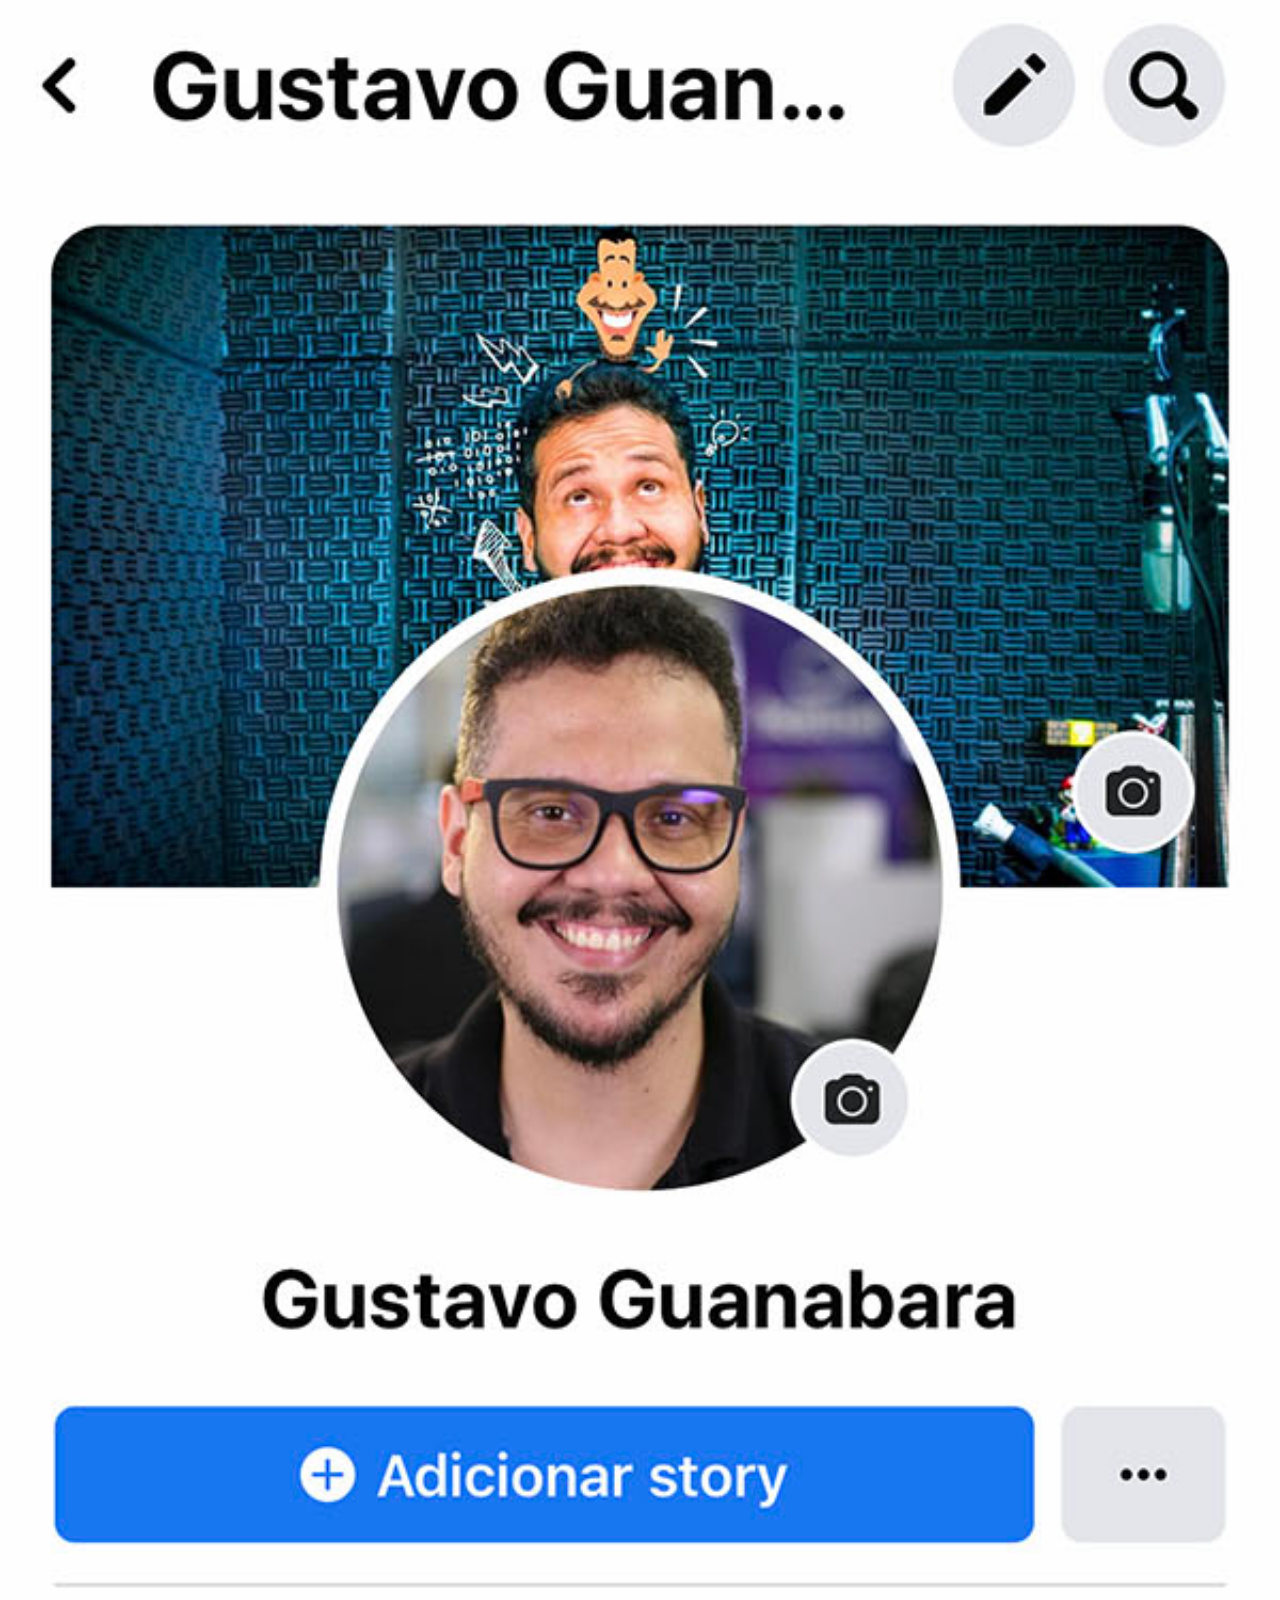
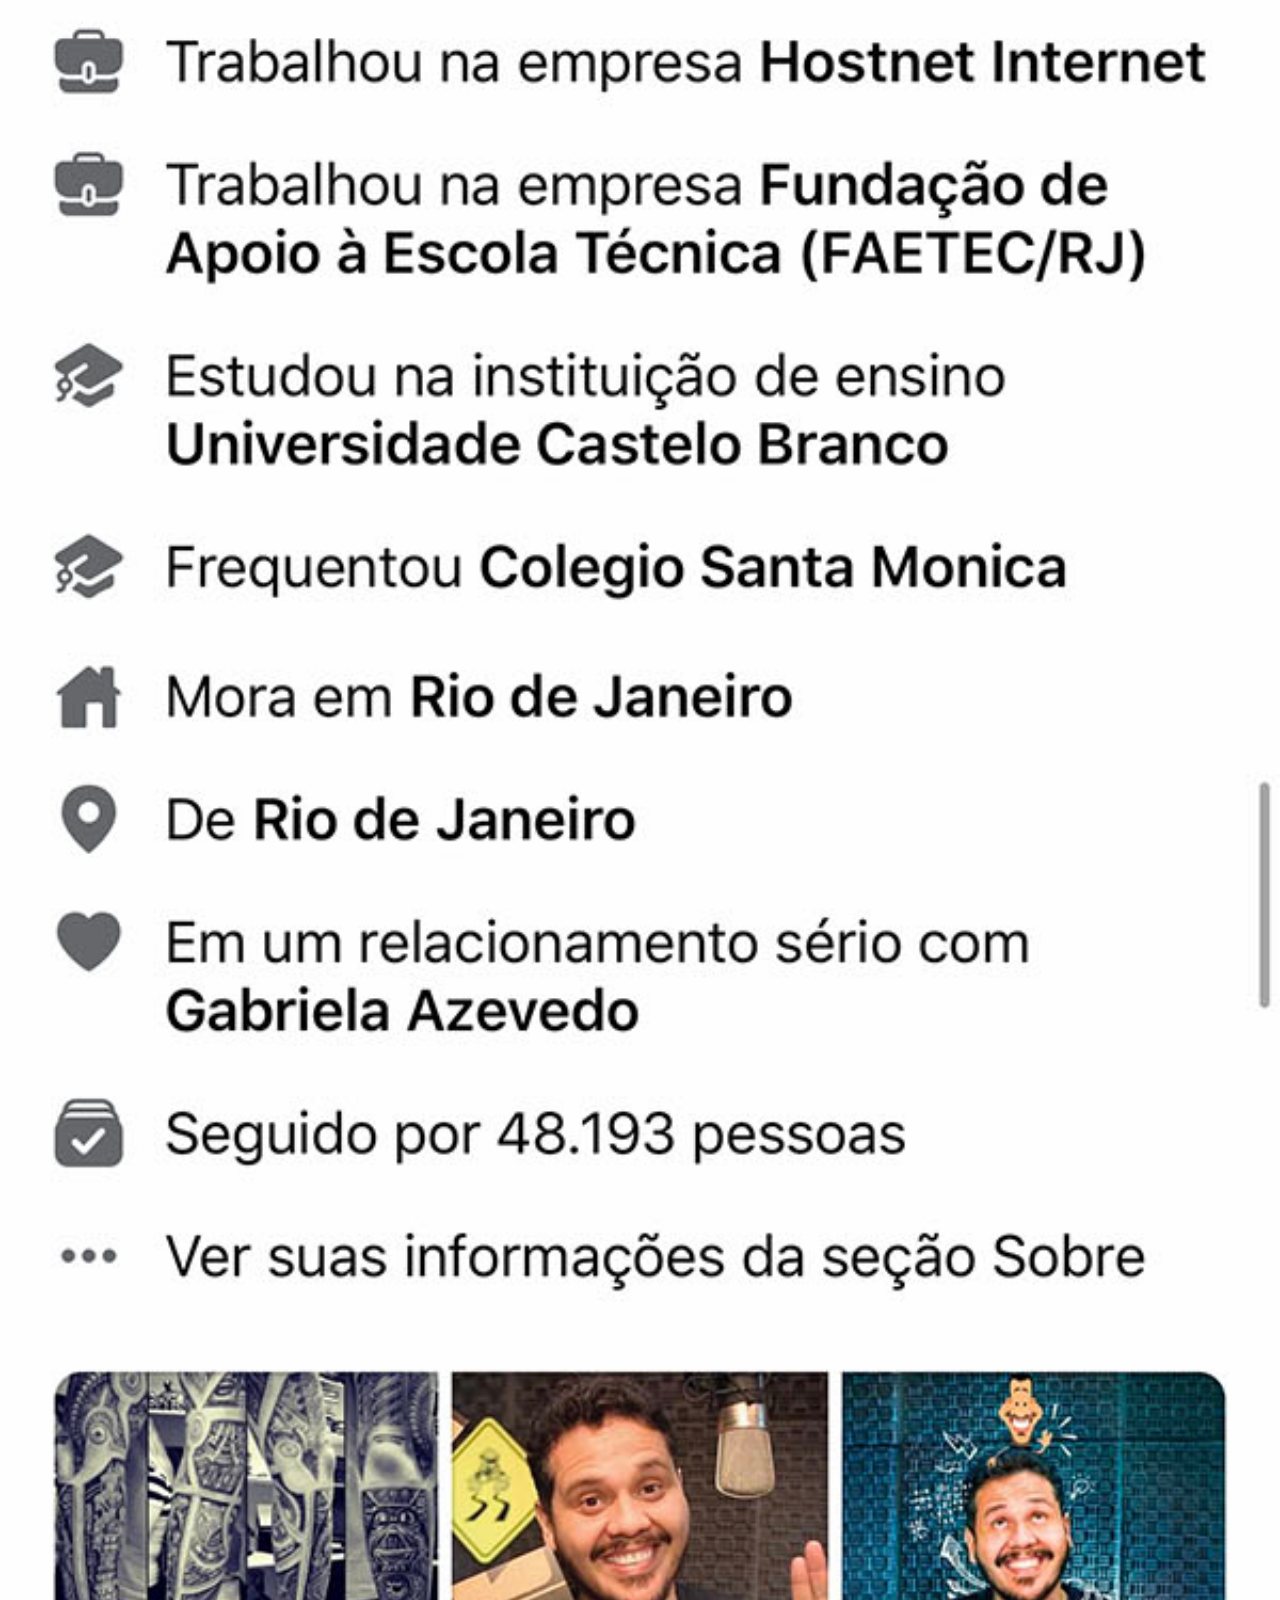
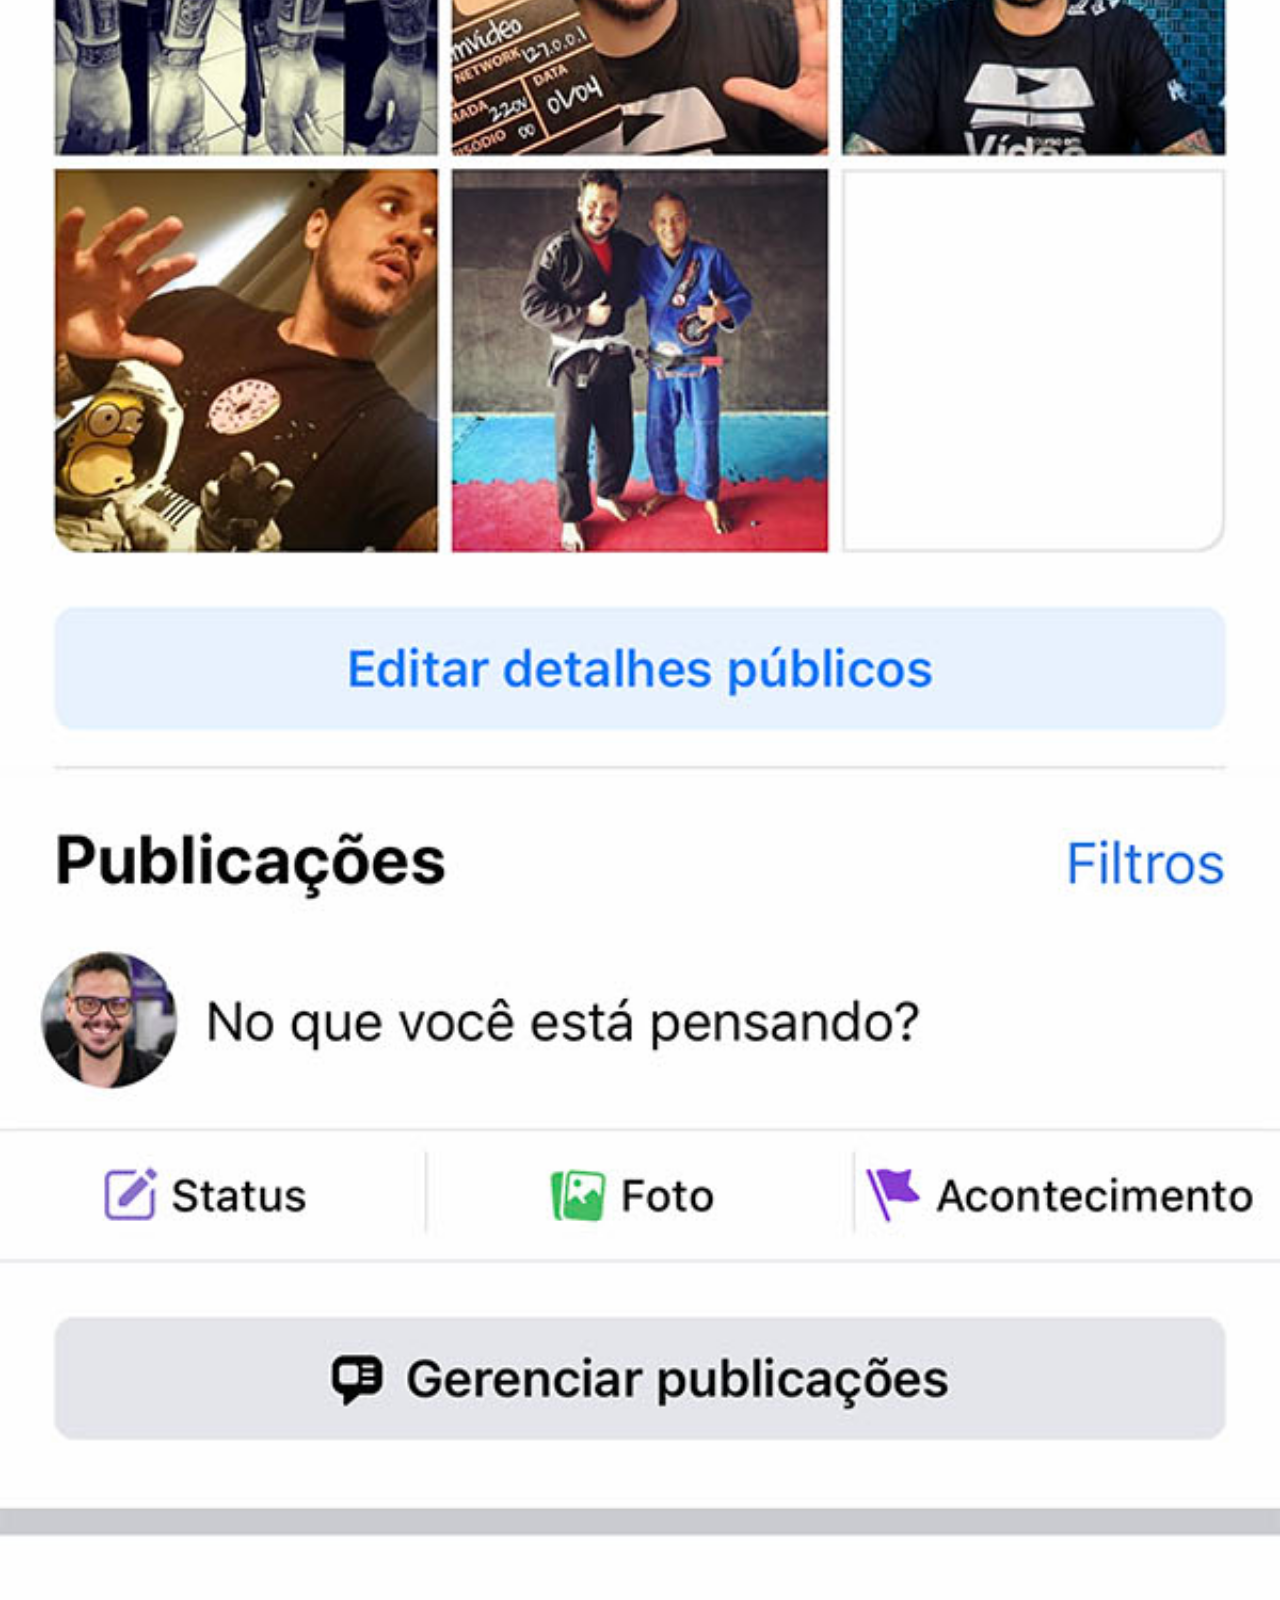
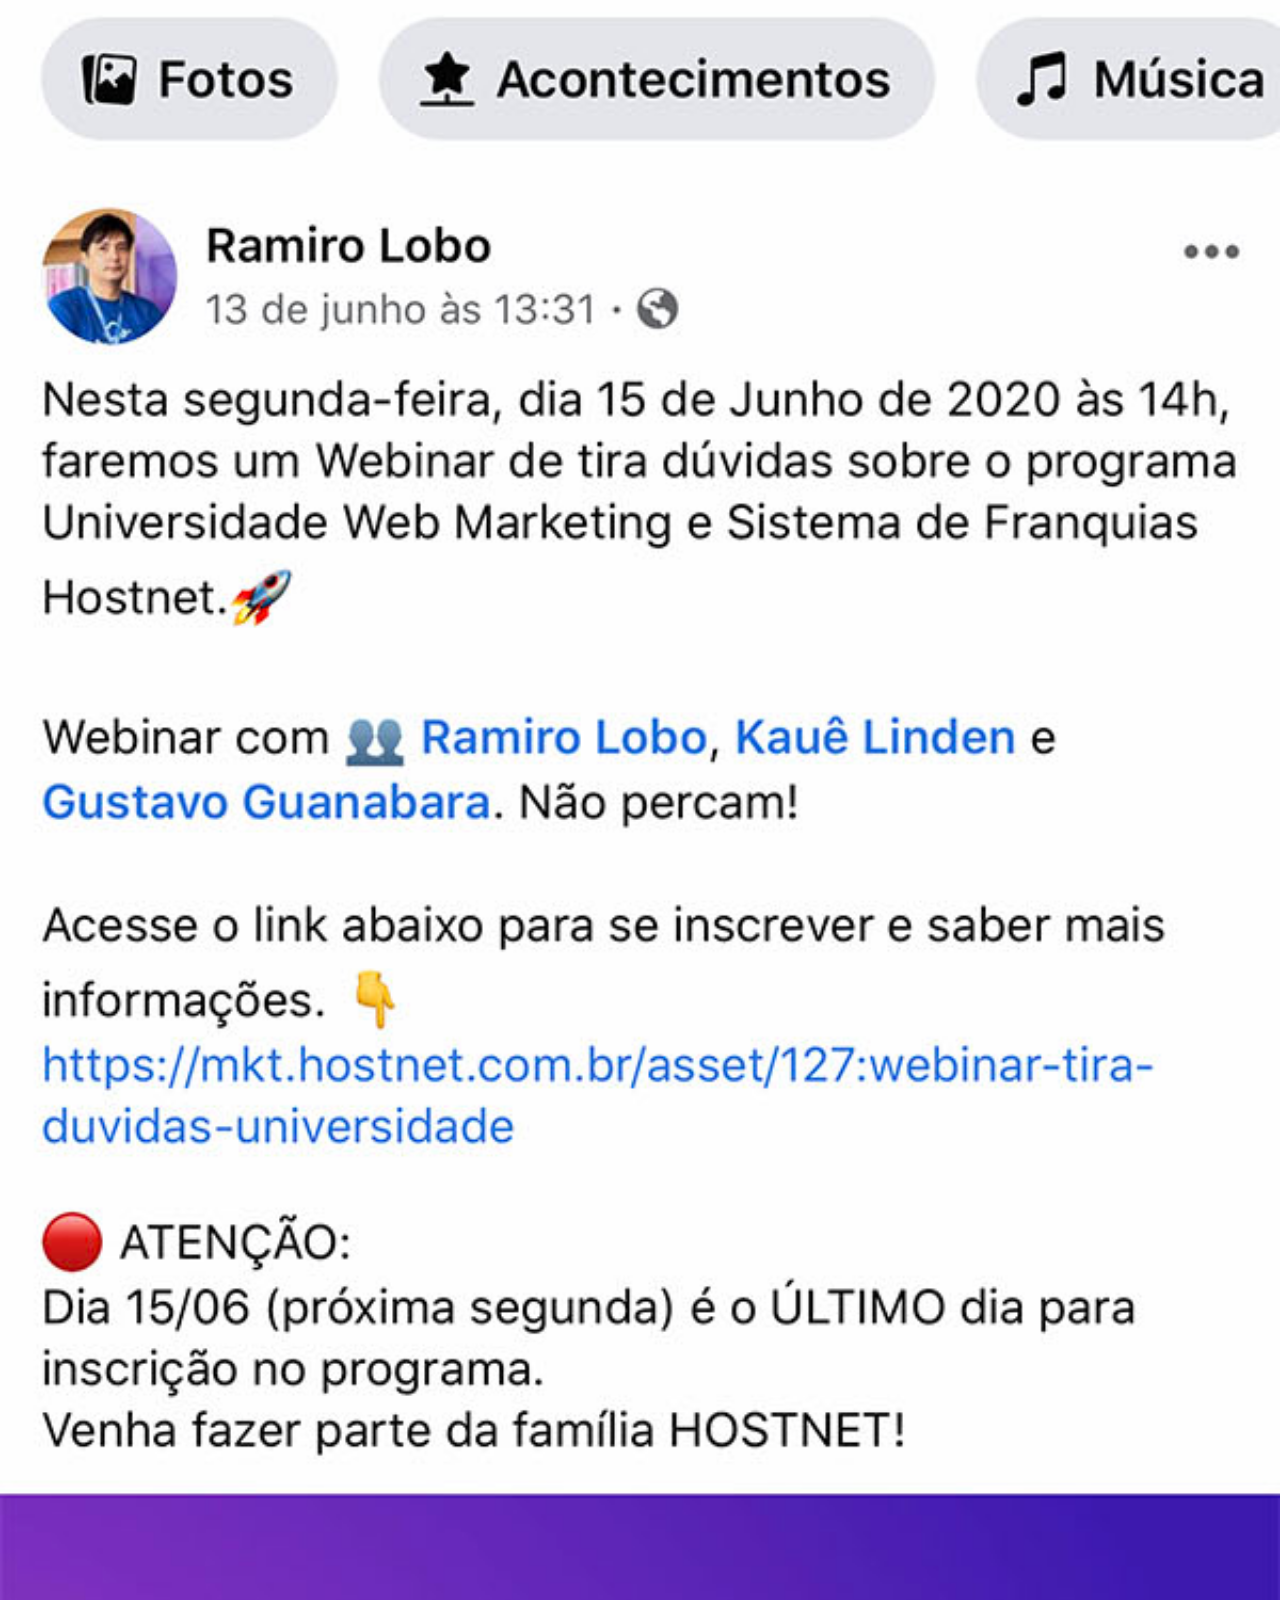
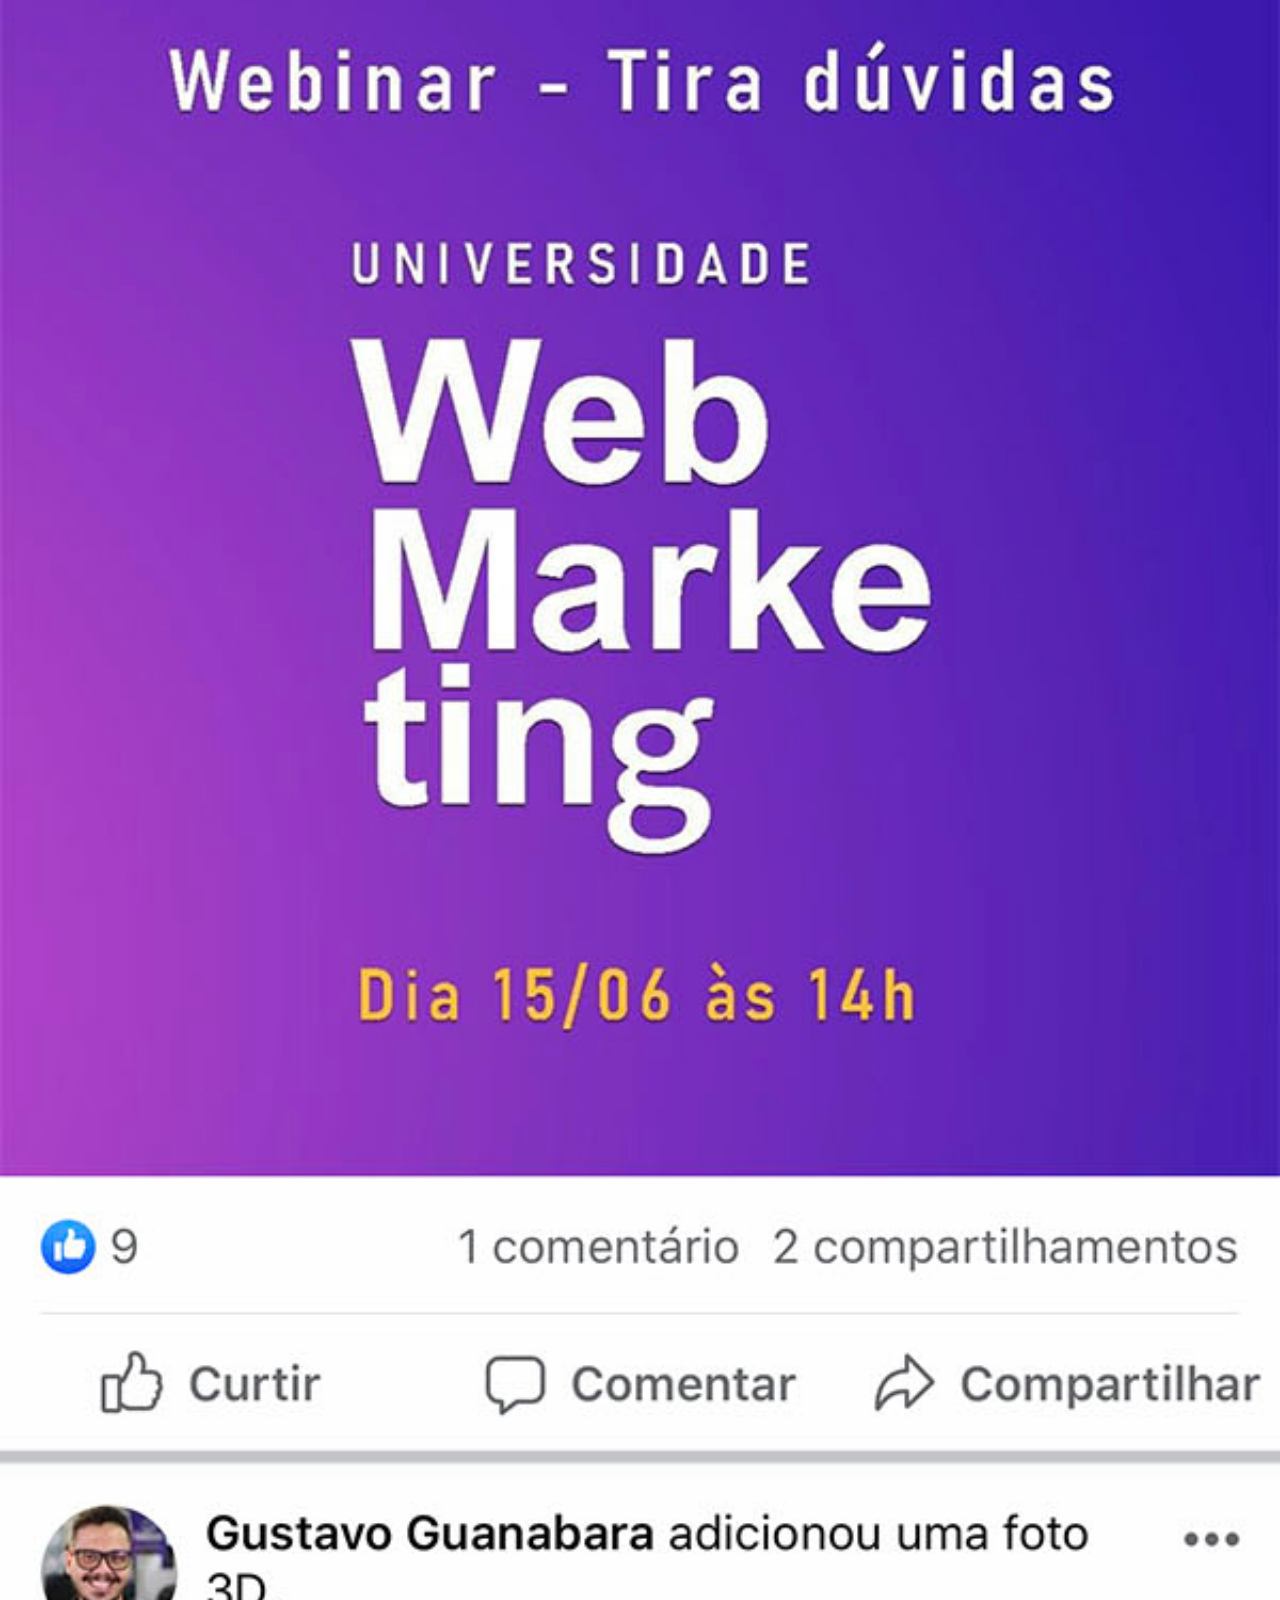
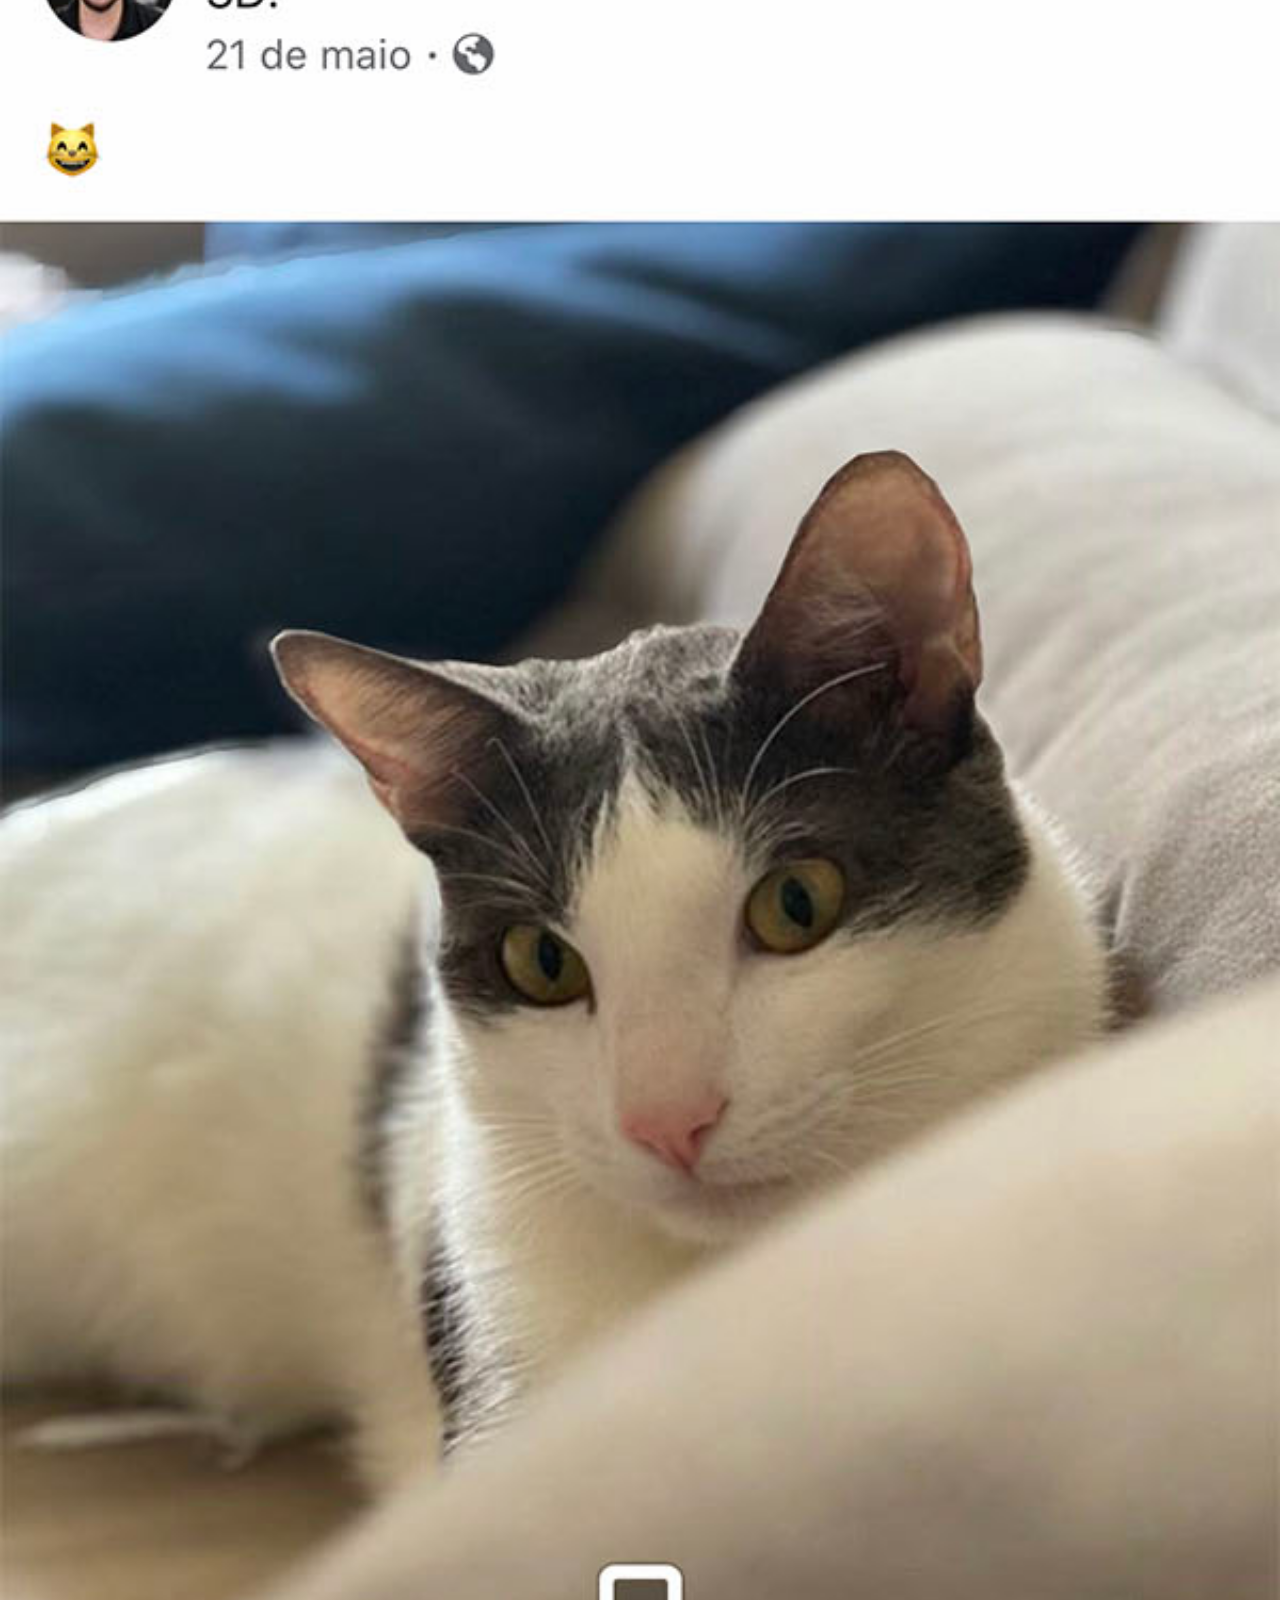
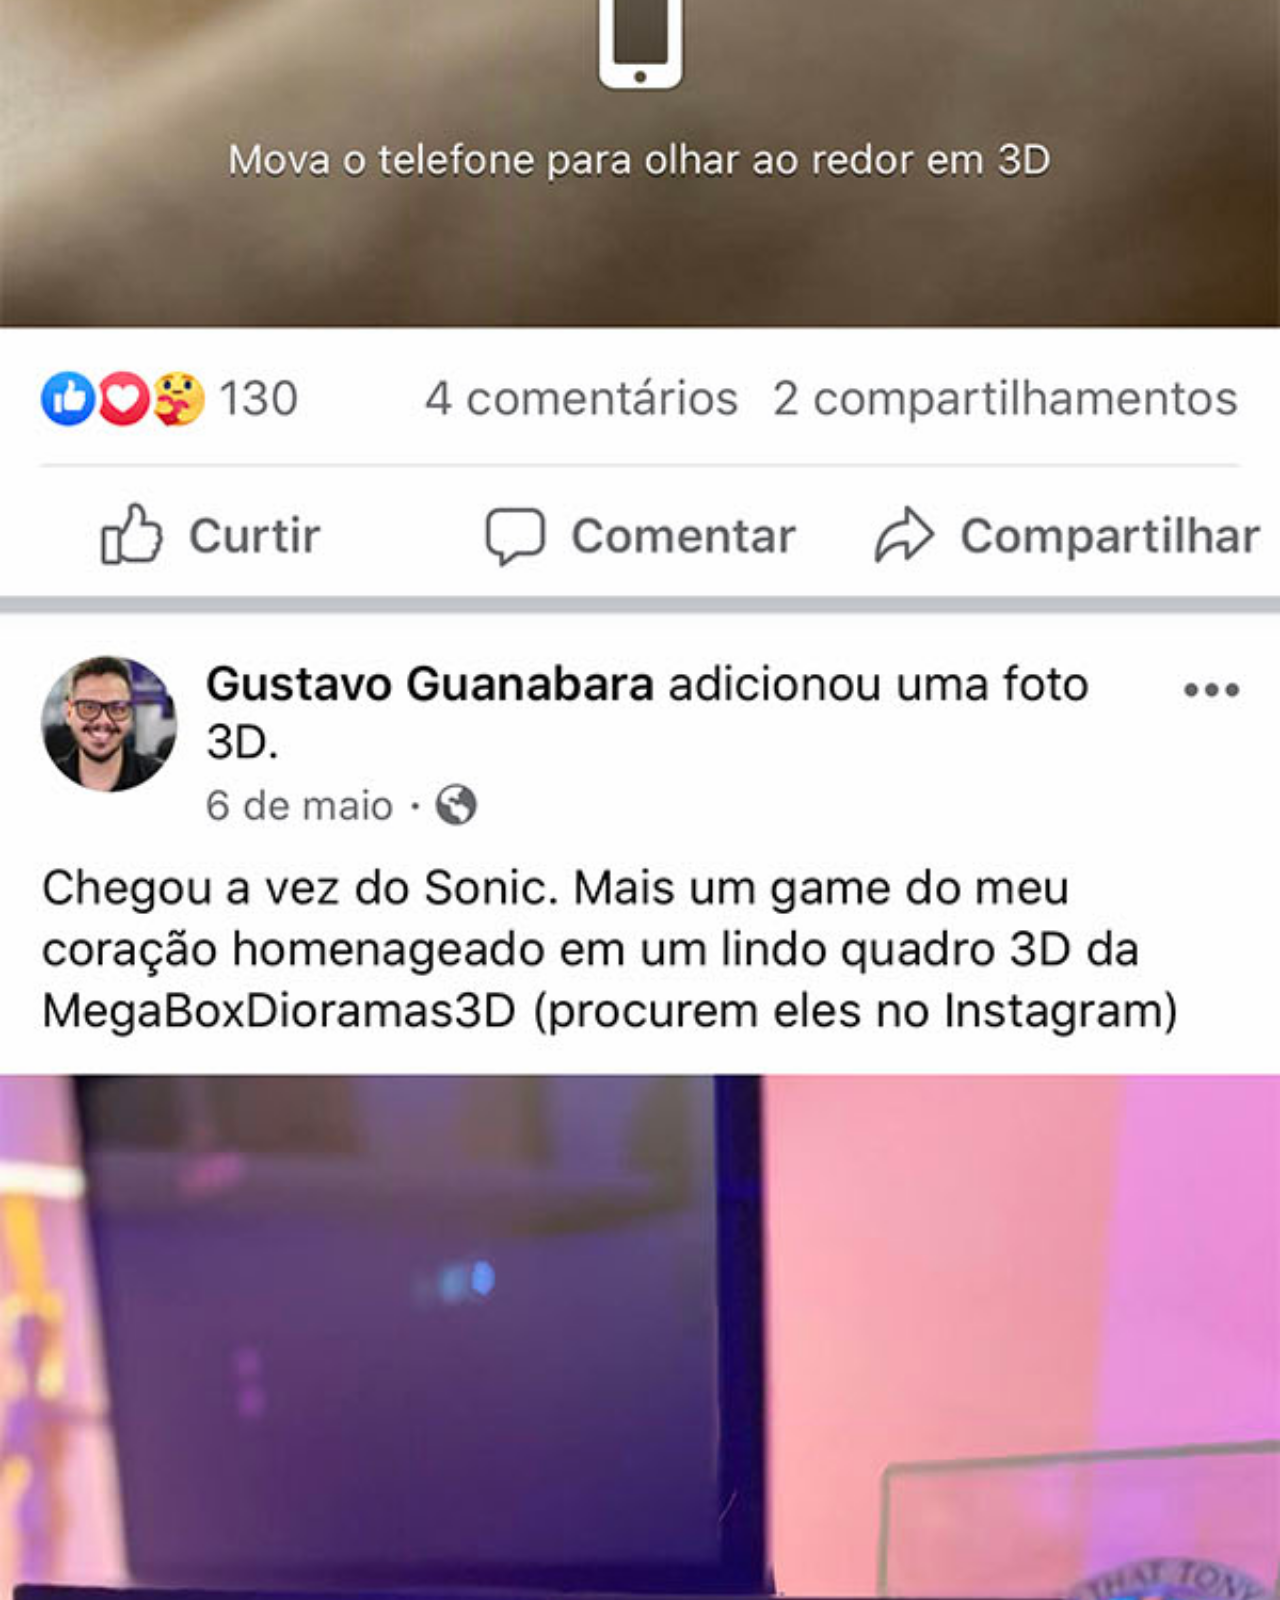
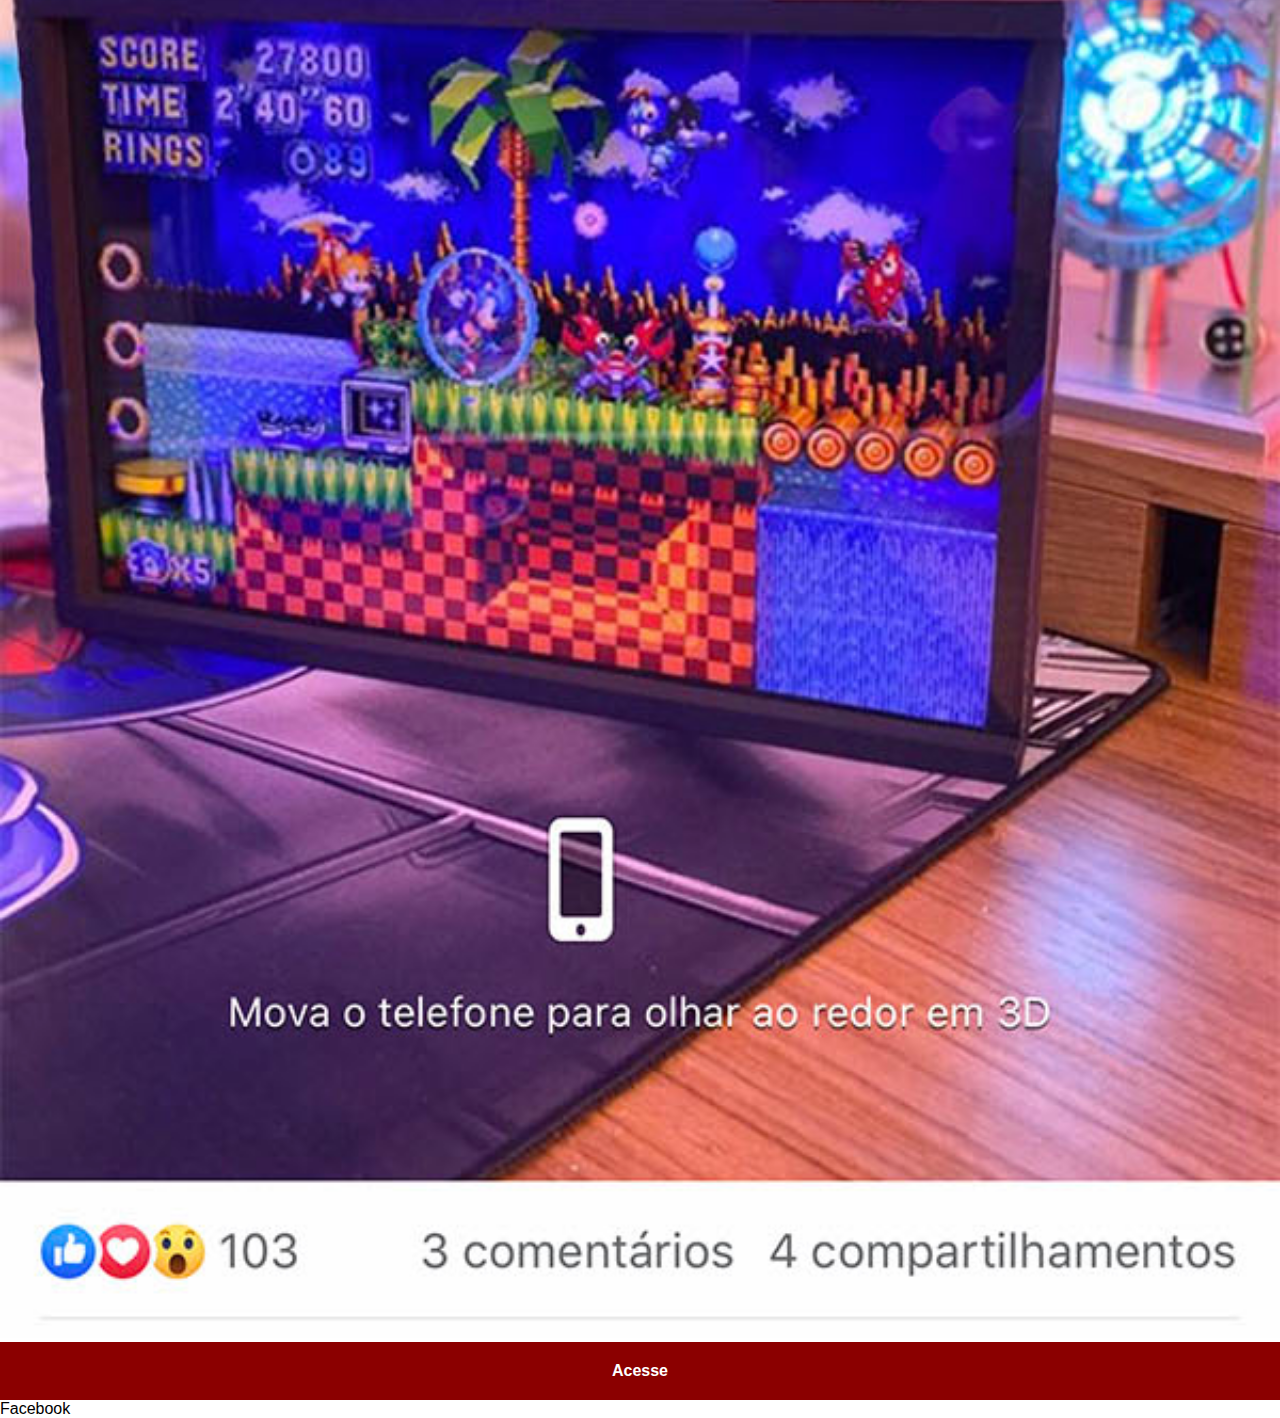
==== facebook.html @ 6ce12cf9 "made all the pages" ====
<!DOCTYPE html>
<html lang="pt-br">
<head>
    <meta charset="UTF-8">
    <meta name="viewport" content="width=device-width, initial-scale=1.0">
    <link rel="stylesheet" href="Estilos/social.css">
    <title>Facebook</title>
</head>
<body>
    <img src="imagens/tela-facebook.jpg" alt="Facebook">
    <a href="https://www.facebook.com/gustavoguanabara/?locale=pt_BR" target="blank">Acesse</a>
</body>
Facebook
---- Estilos/social.css ----
@charset "UTF-8";
*{
    margin: 0px;
    padding: 0px;
    font-family: Arial, Helvetica, sans-serif;
}
::-webkit-scrollbar{
    width: 0px;
    height: 0px;
}
img{
    width: 100vw;
}
a{
    display: block;
    background-color: darkred;
    padding: 20px;
    text-align: center;
    font-weight: bolder;
    text-decoration: none;
    color: white;
}
a:hover{
    background-color: red;
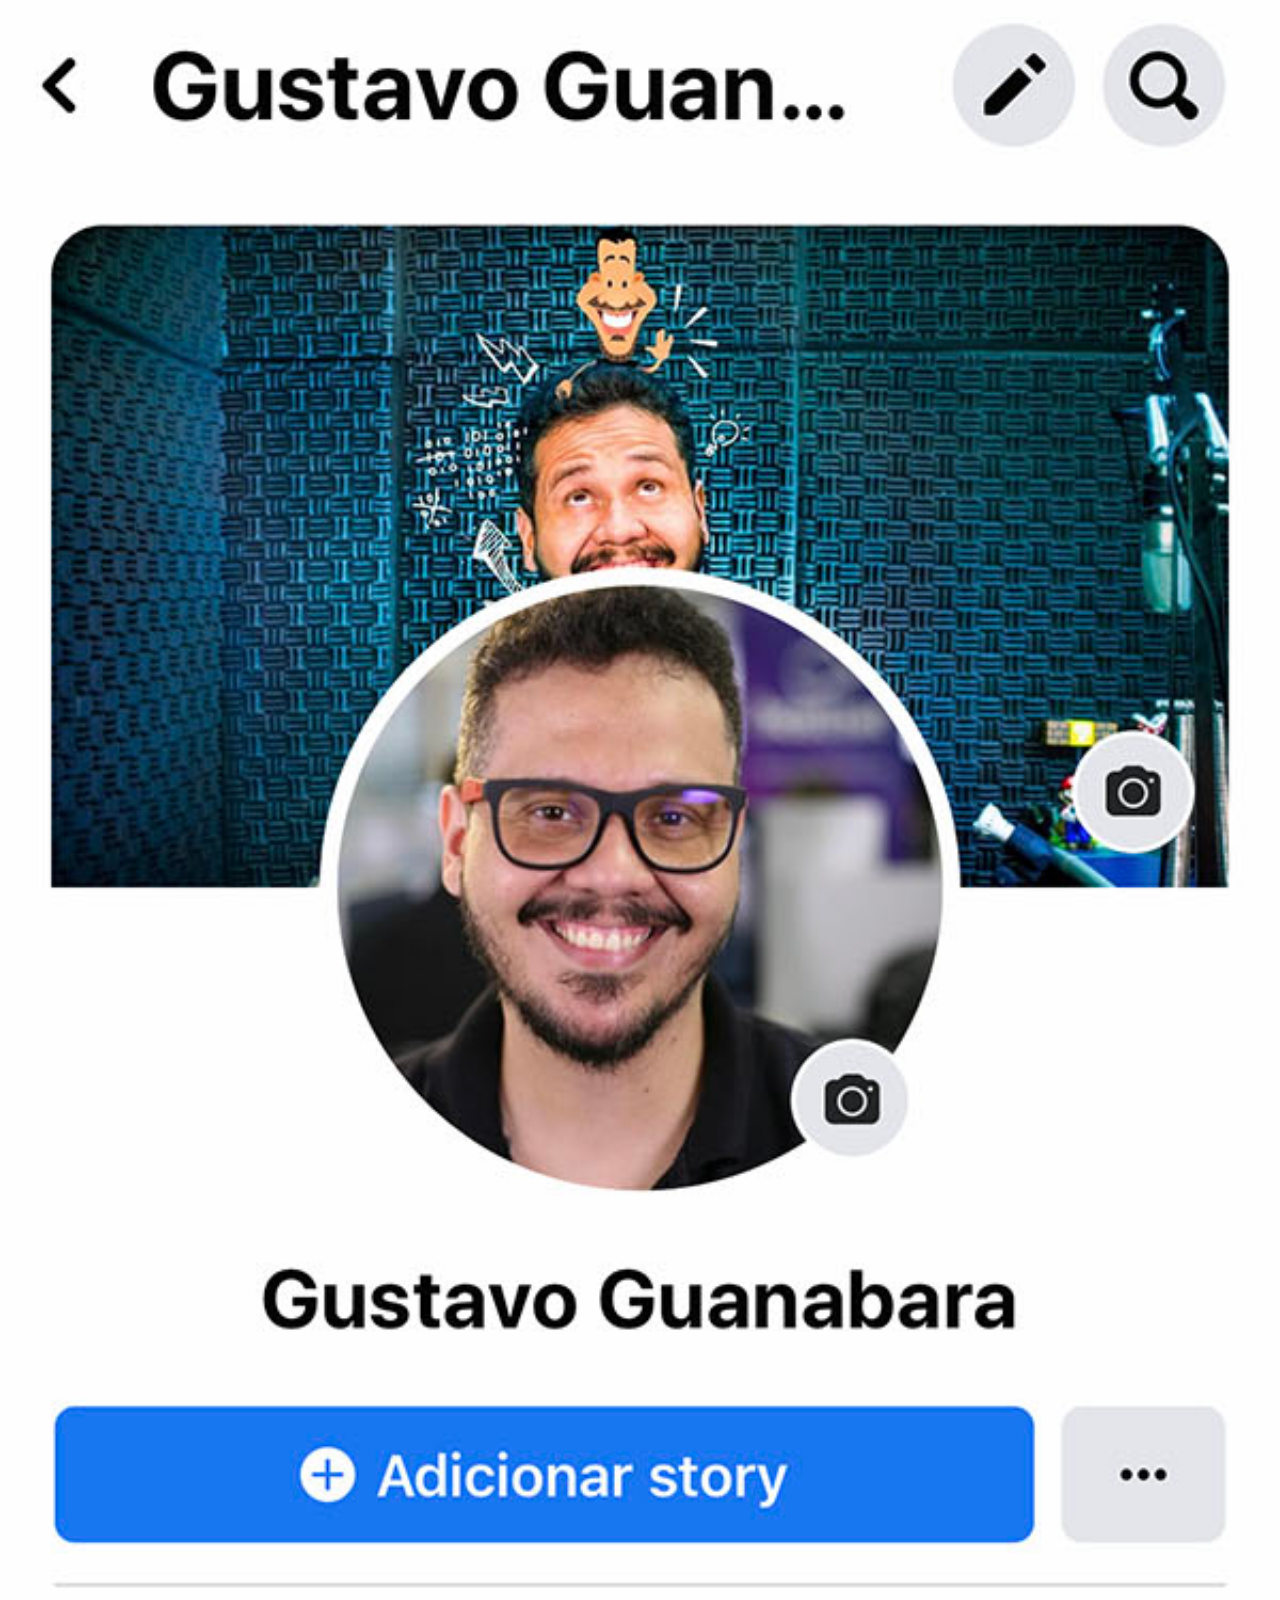
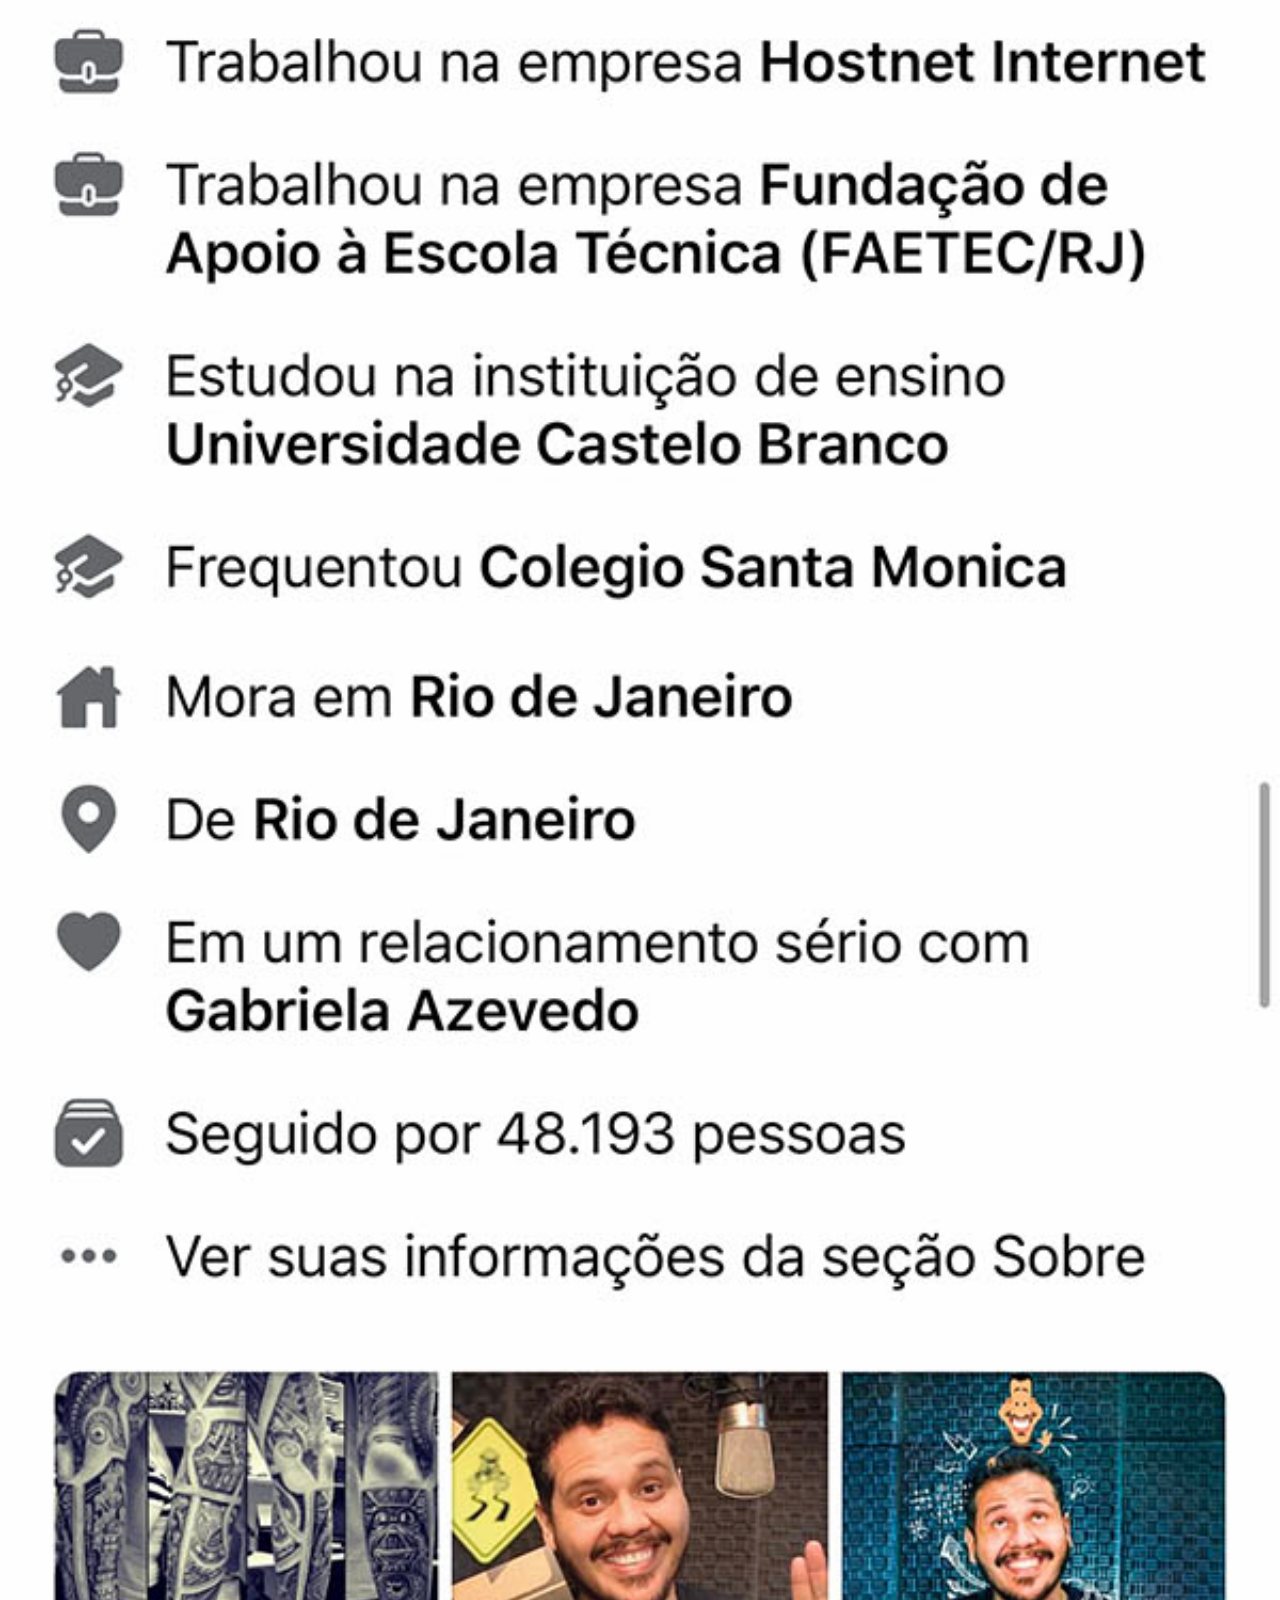
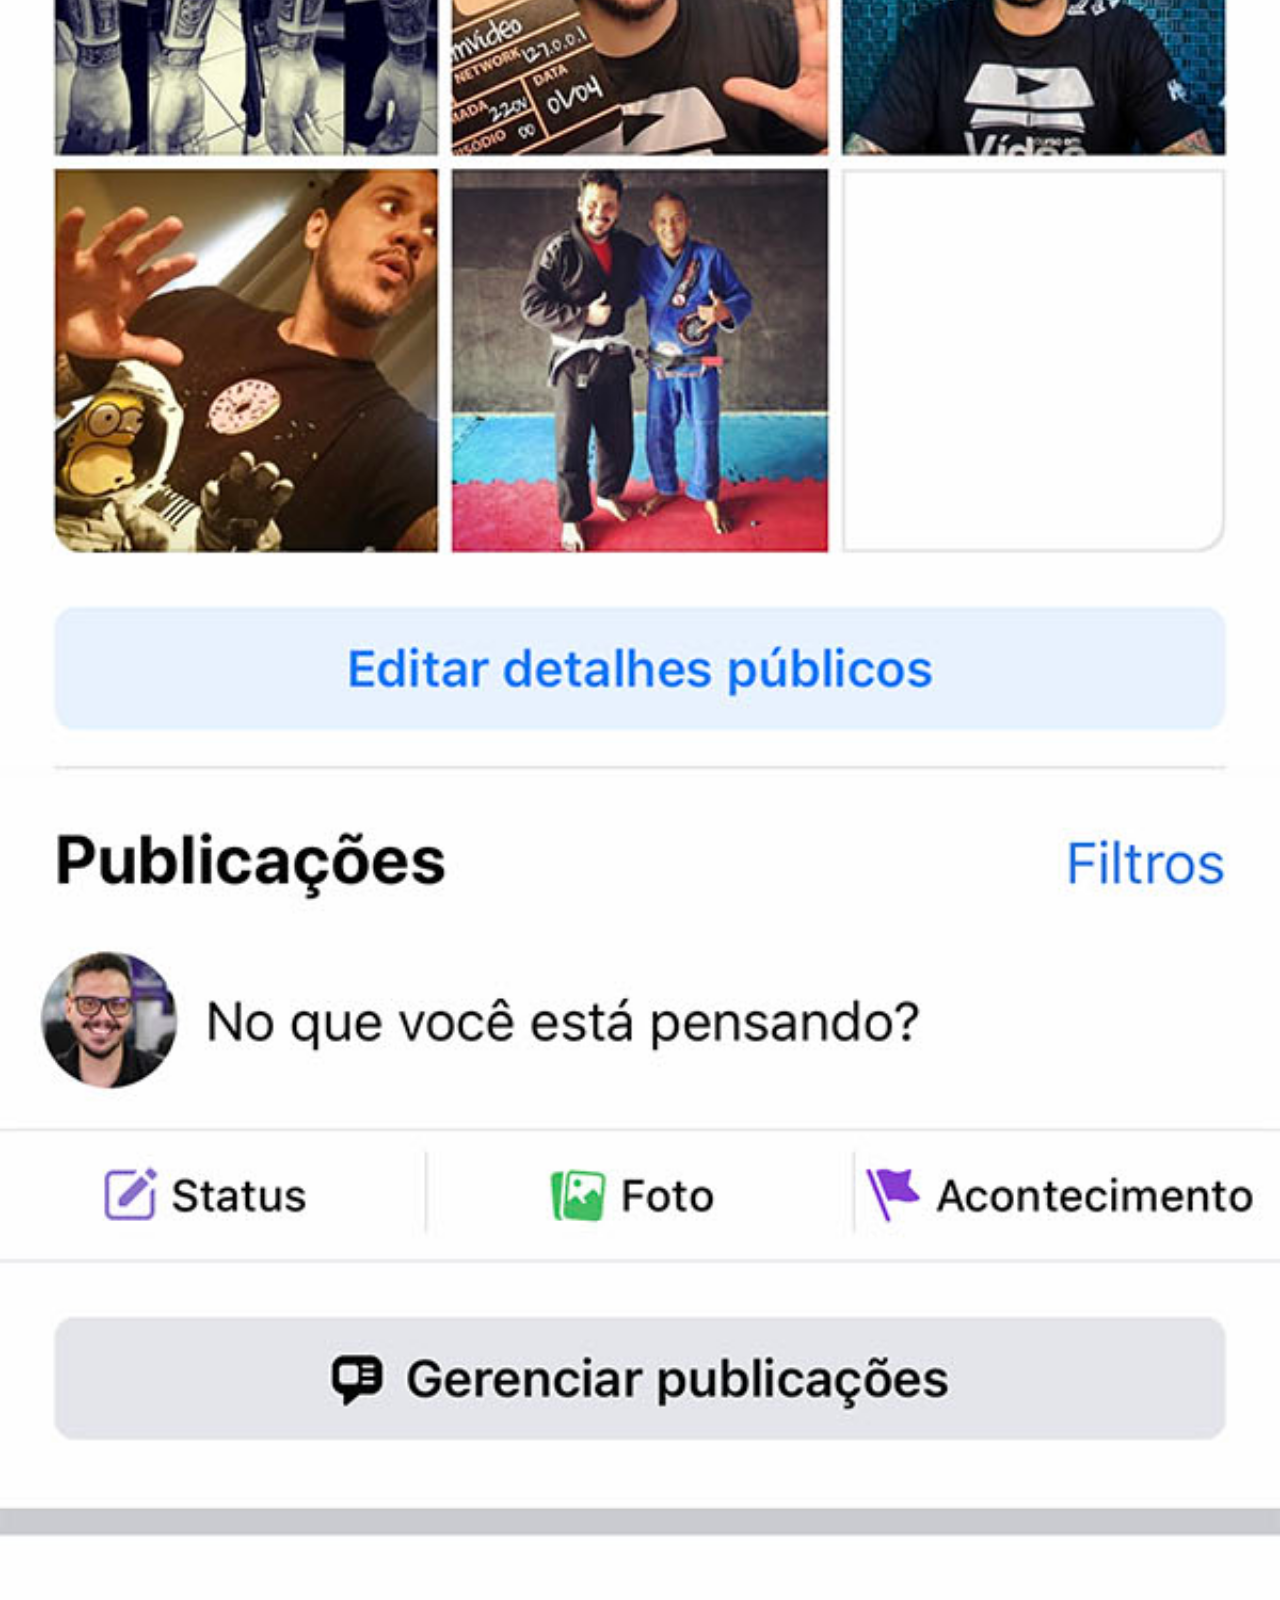
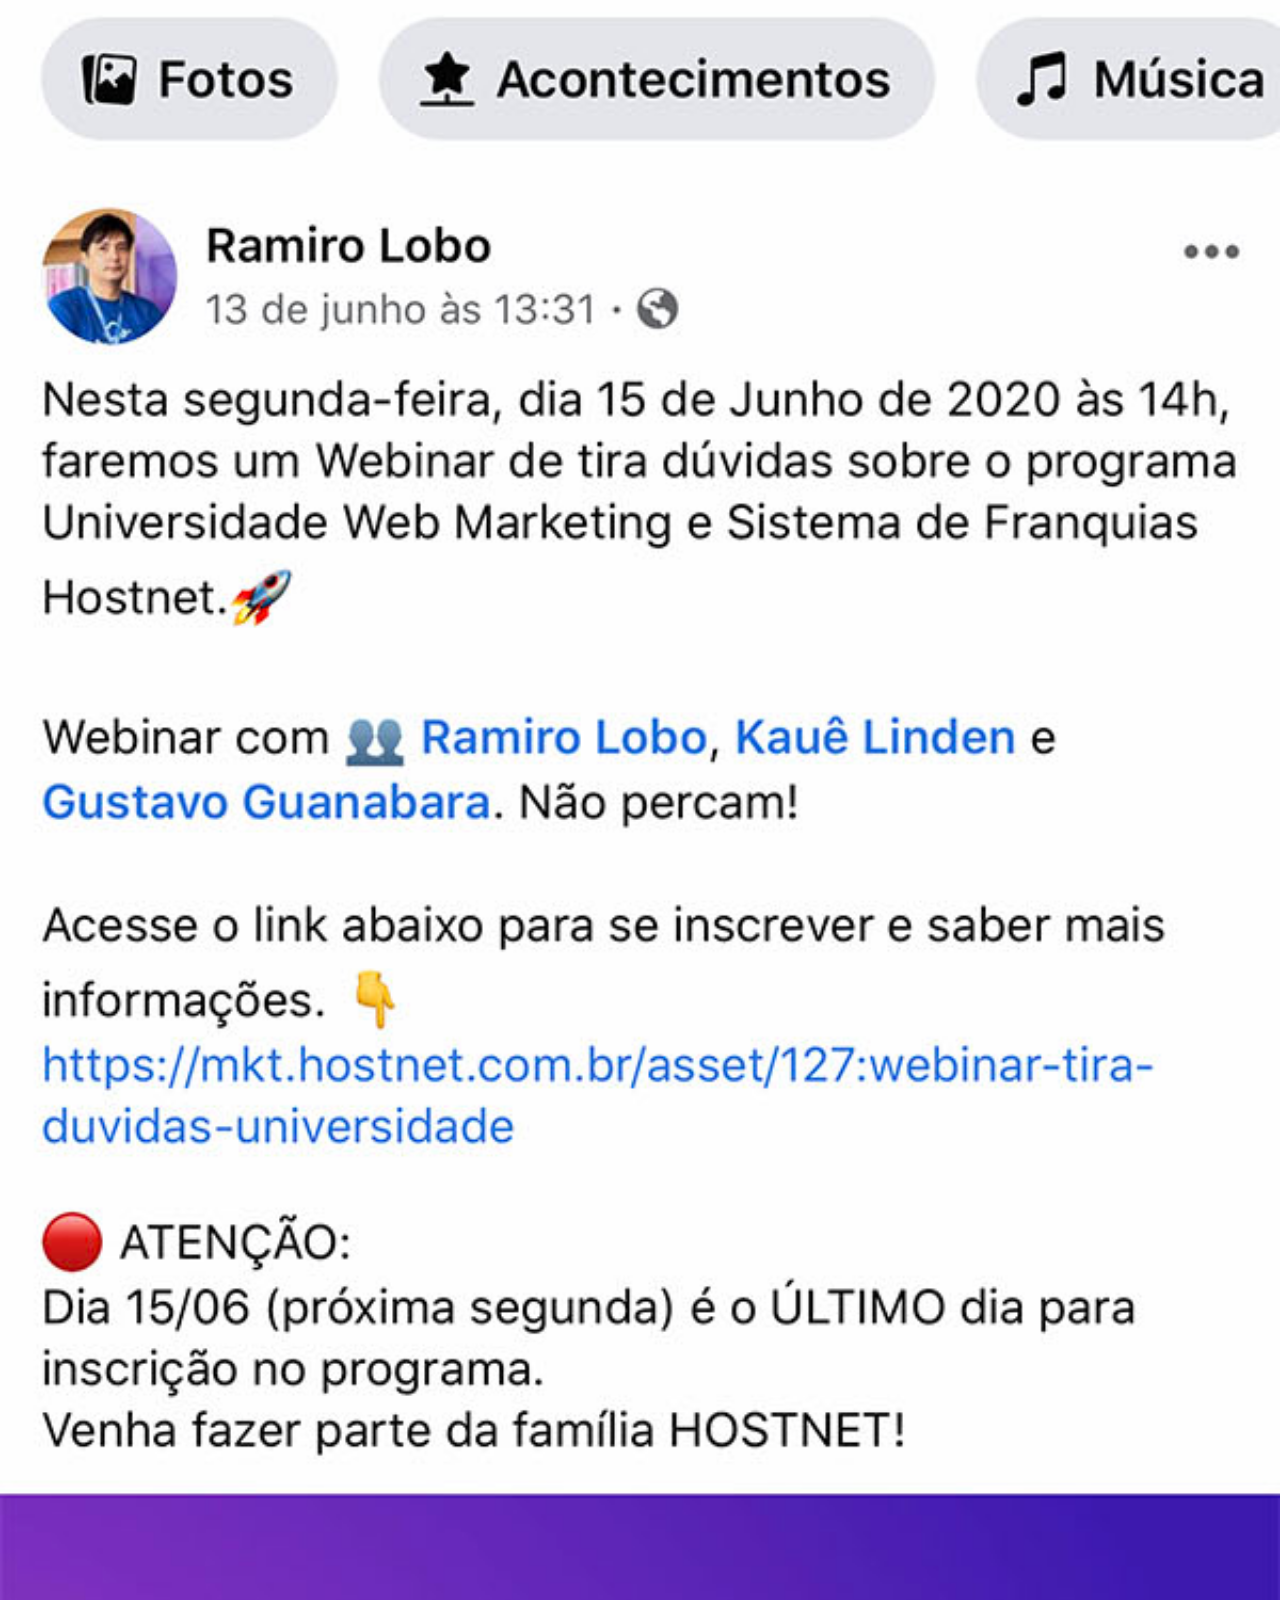
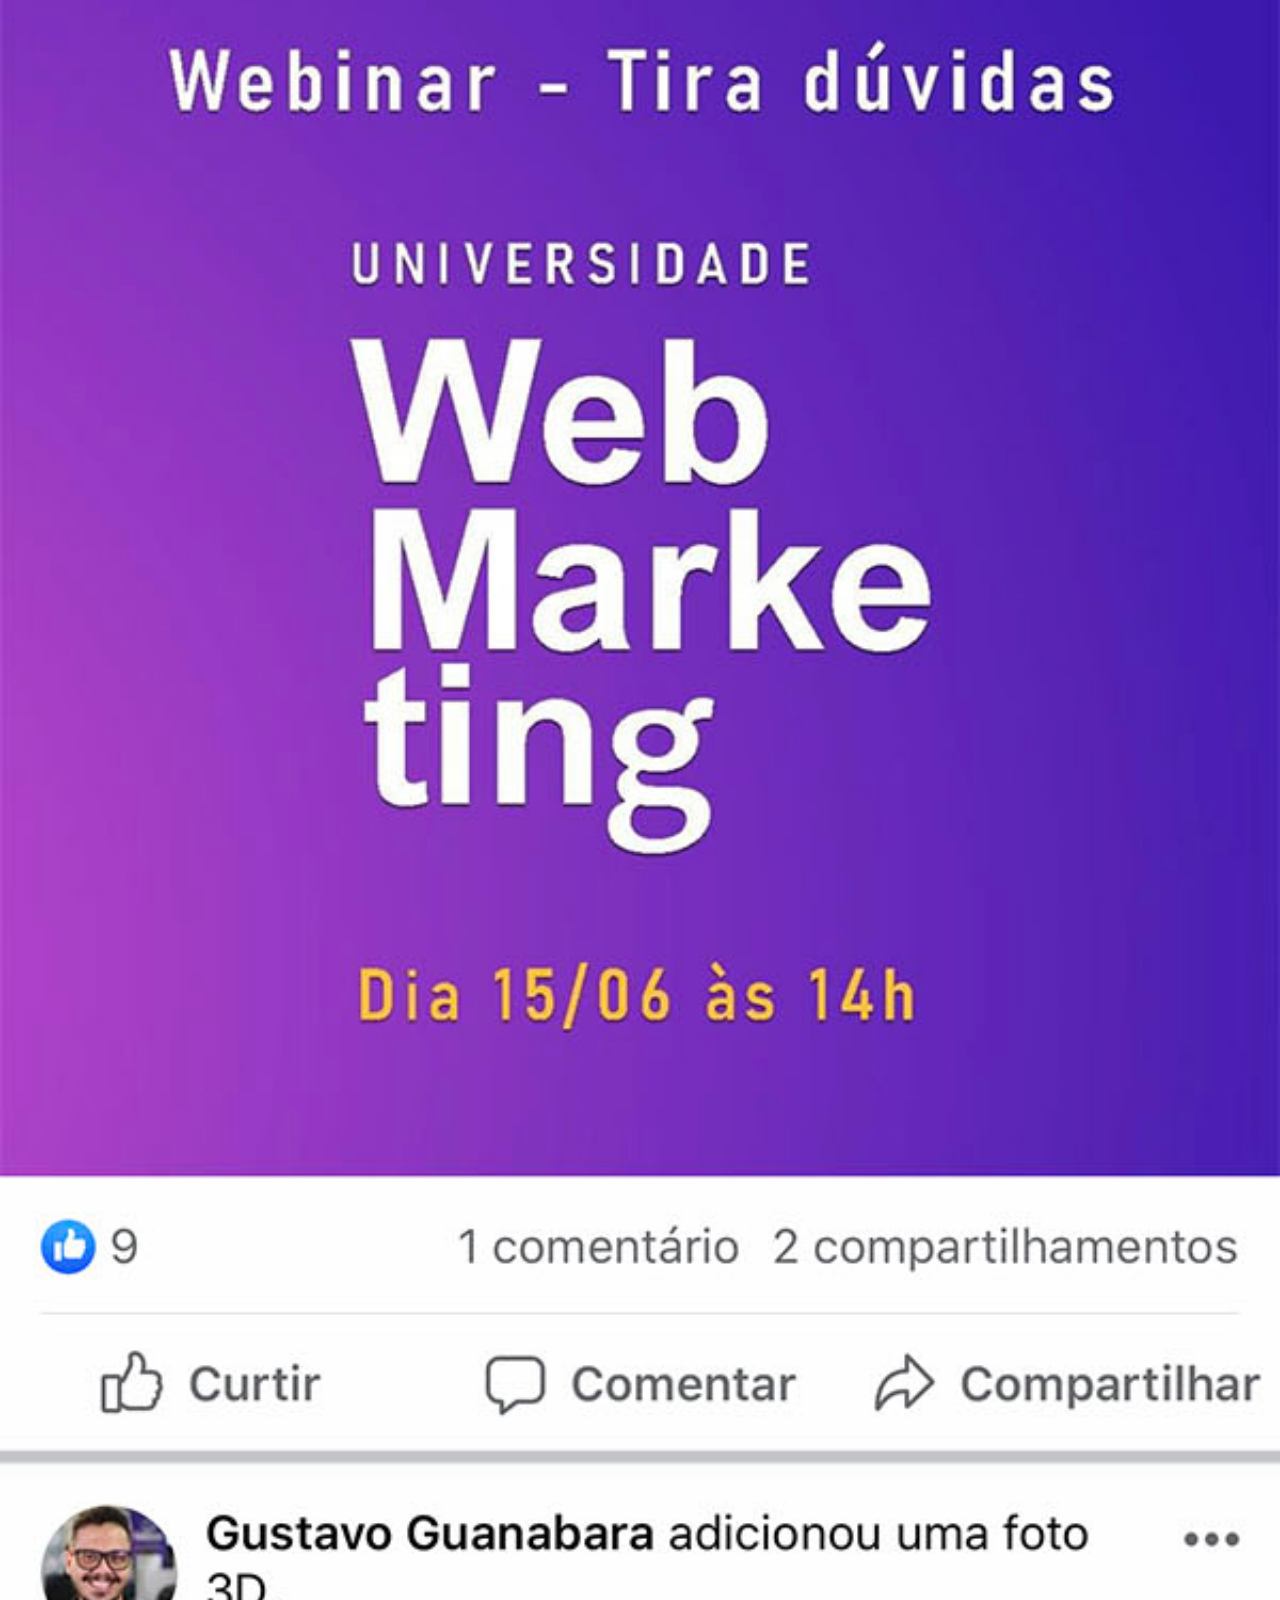
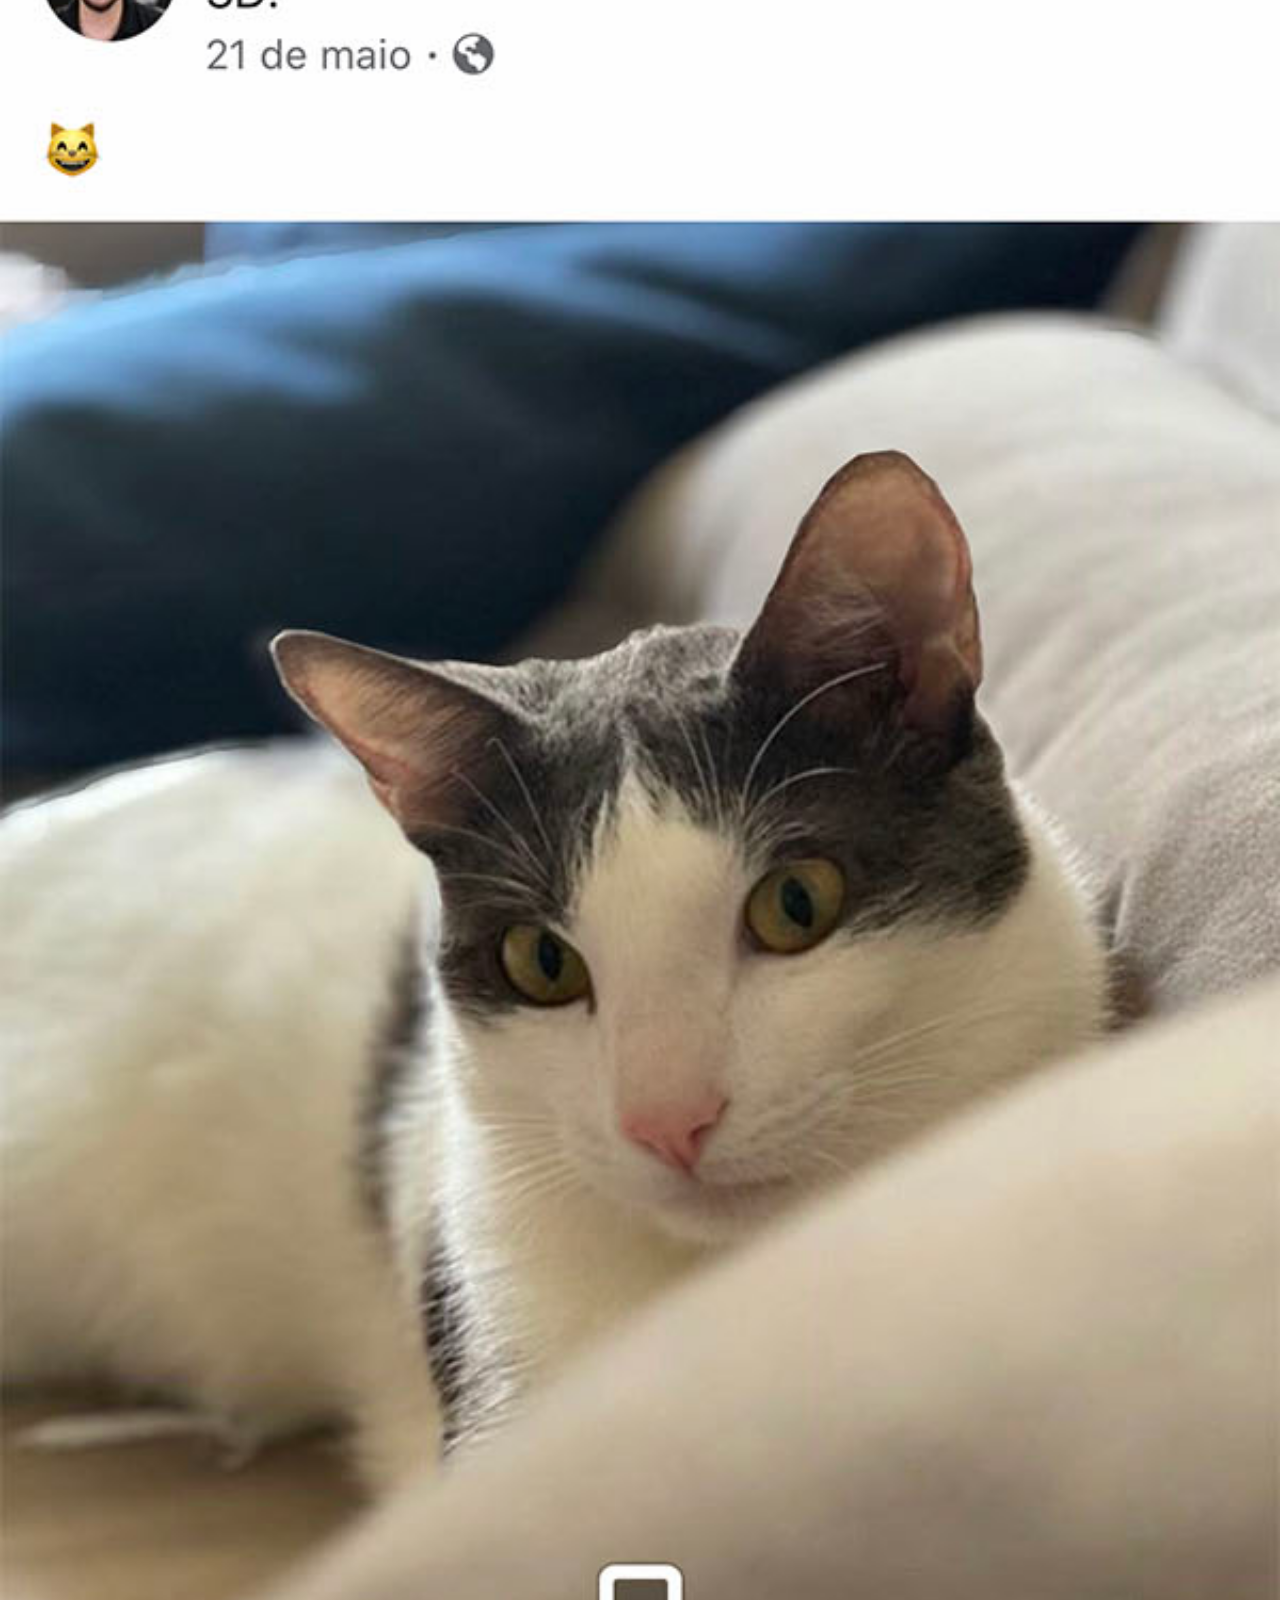
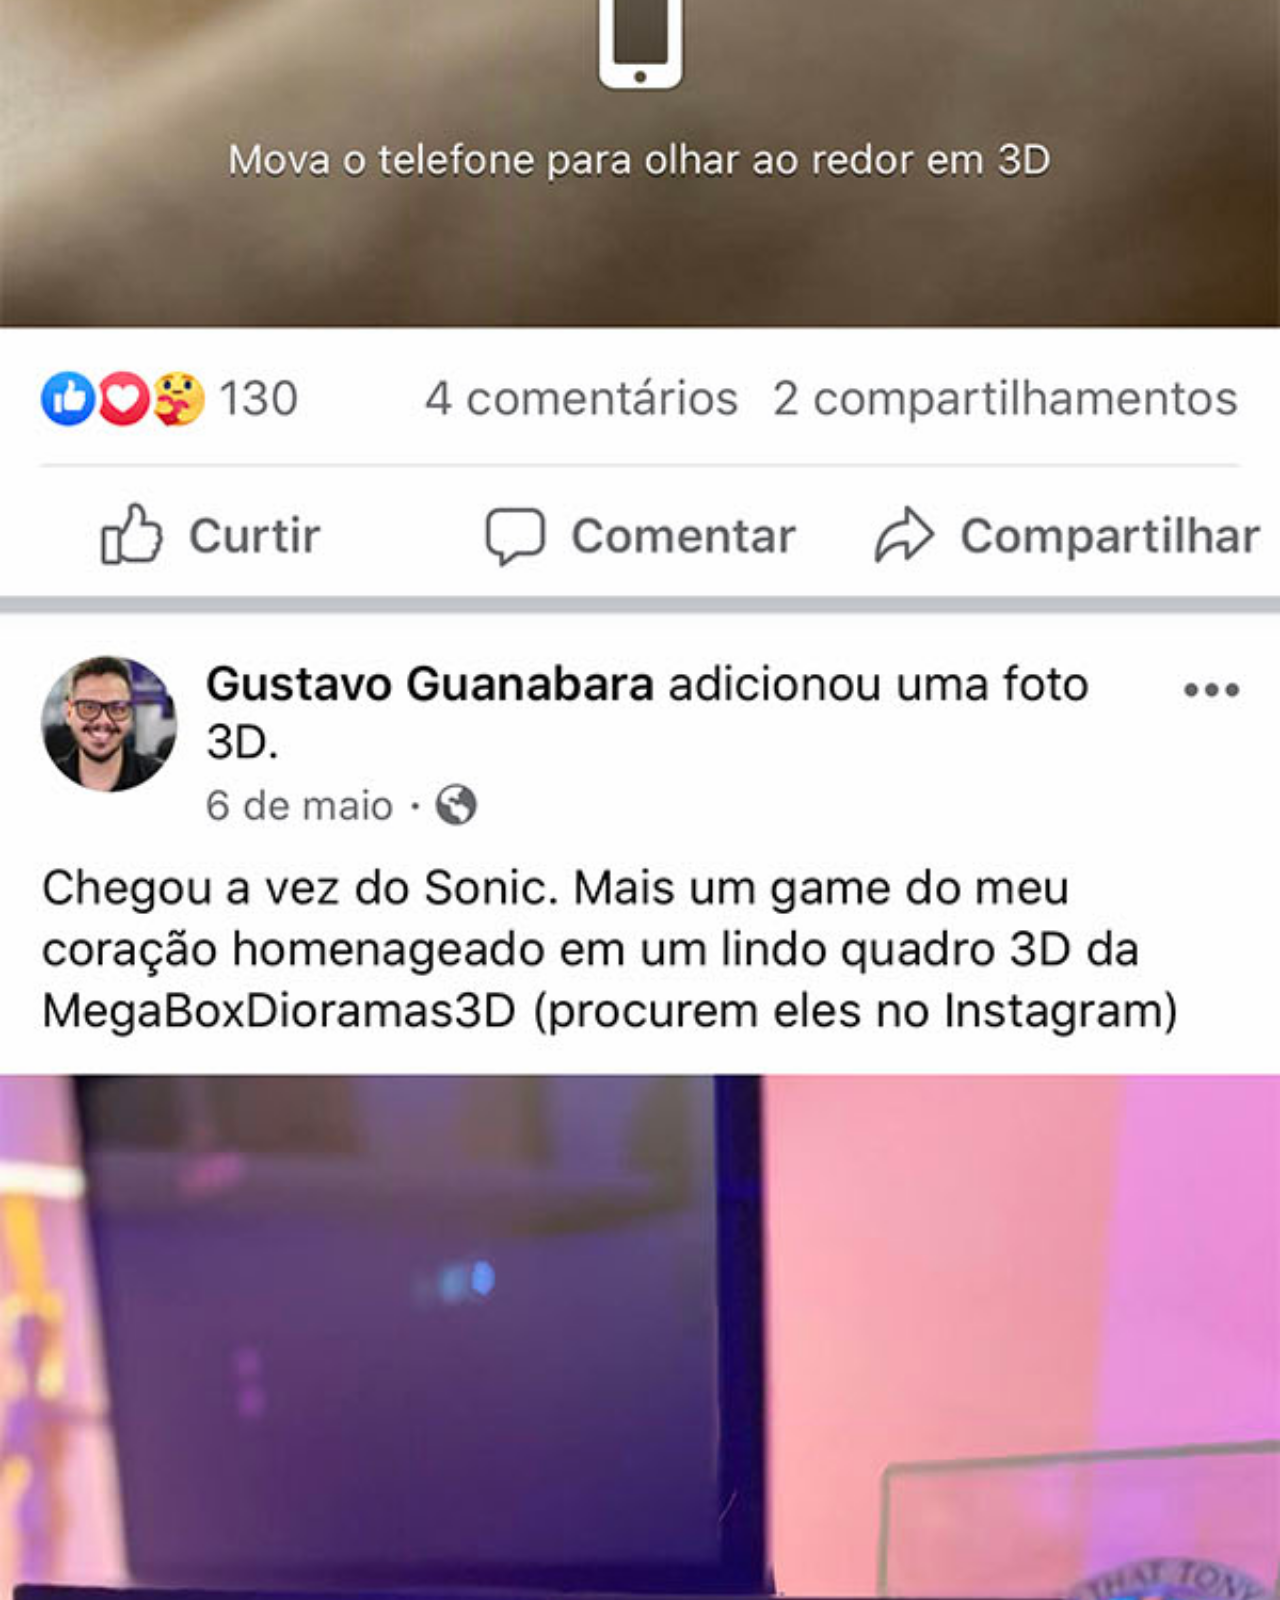
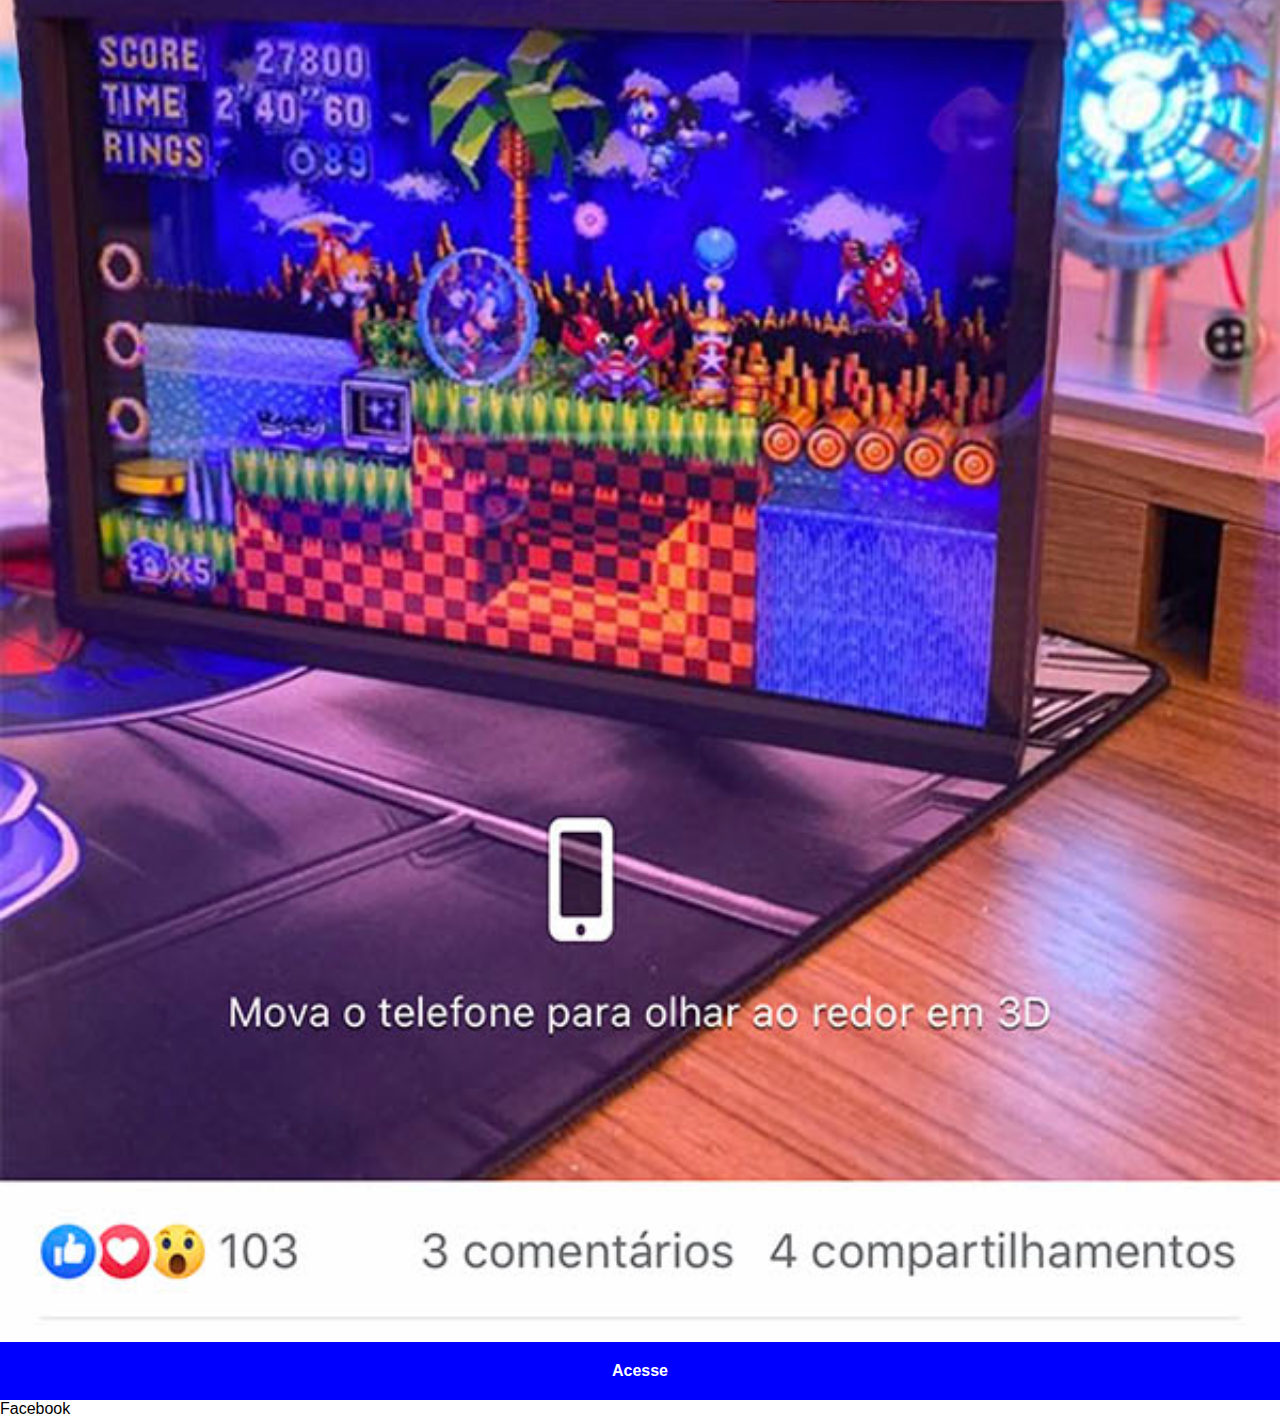
==== commit cf123c7a: "did a little personalization" ====
--- a/facebook.html
+++ b/facebook.html
@@ -4,6 +4,20 @@
     <meta charset="UTF-8">
     <meta name="viewport" content="width=device-width, initial-scale=1.0">
     <link rel="stylesheet" href="Estilos/social.css">
+    <style>
+        a{
+            display: block;
+            background-color:blue;
+            padding: 20px;
+            text-align: center;
+            font-weight: bolder;
+            text-decoration: none;
+            color: white;
+        }
+        a:hover{
+            background-color: dodgerblue;
+        }
+    </style>
     <title>Facebook</title>
 </head>
 <body>
--- a/Estilos/social.css
+++ b/Estilos/social.css
@@ -22,3 +22,4 @@
 }
 a:hover{
     background-color: red;
+}